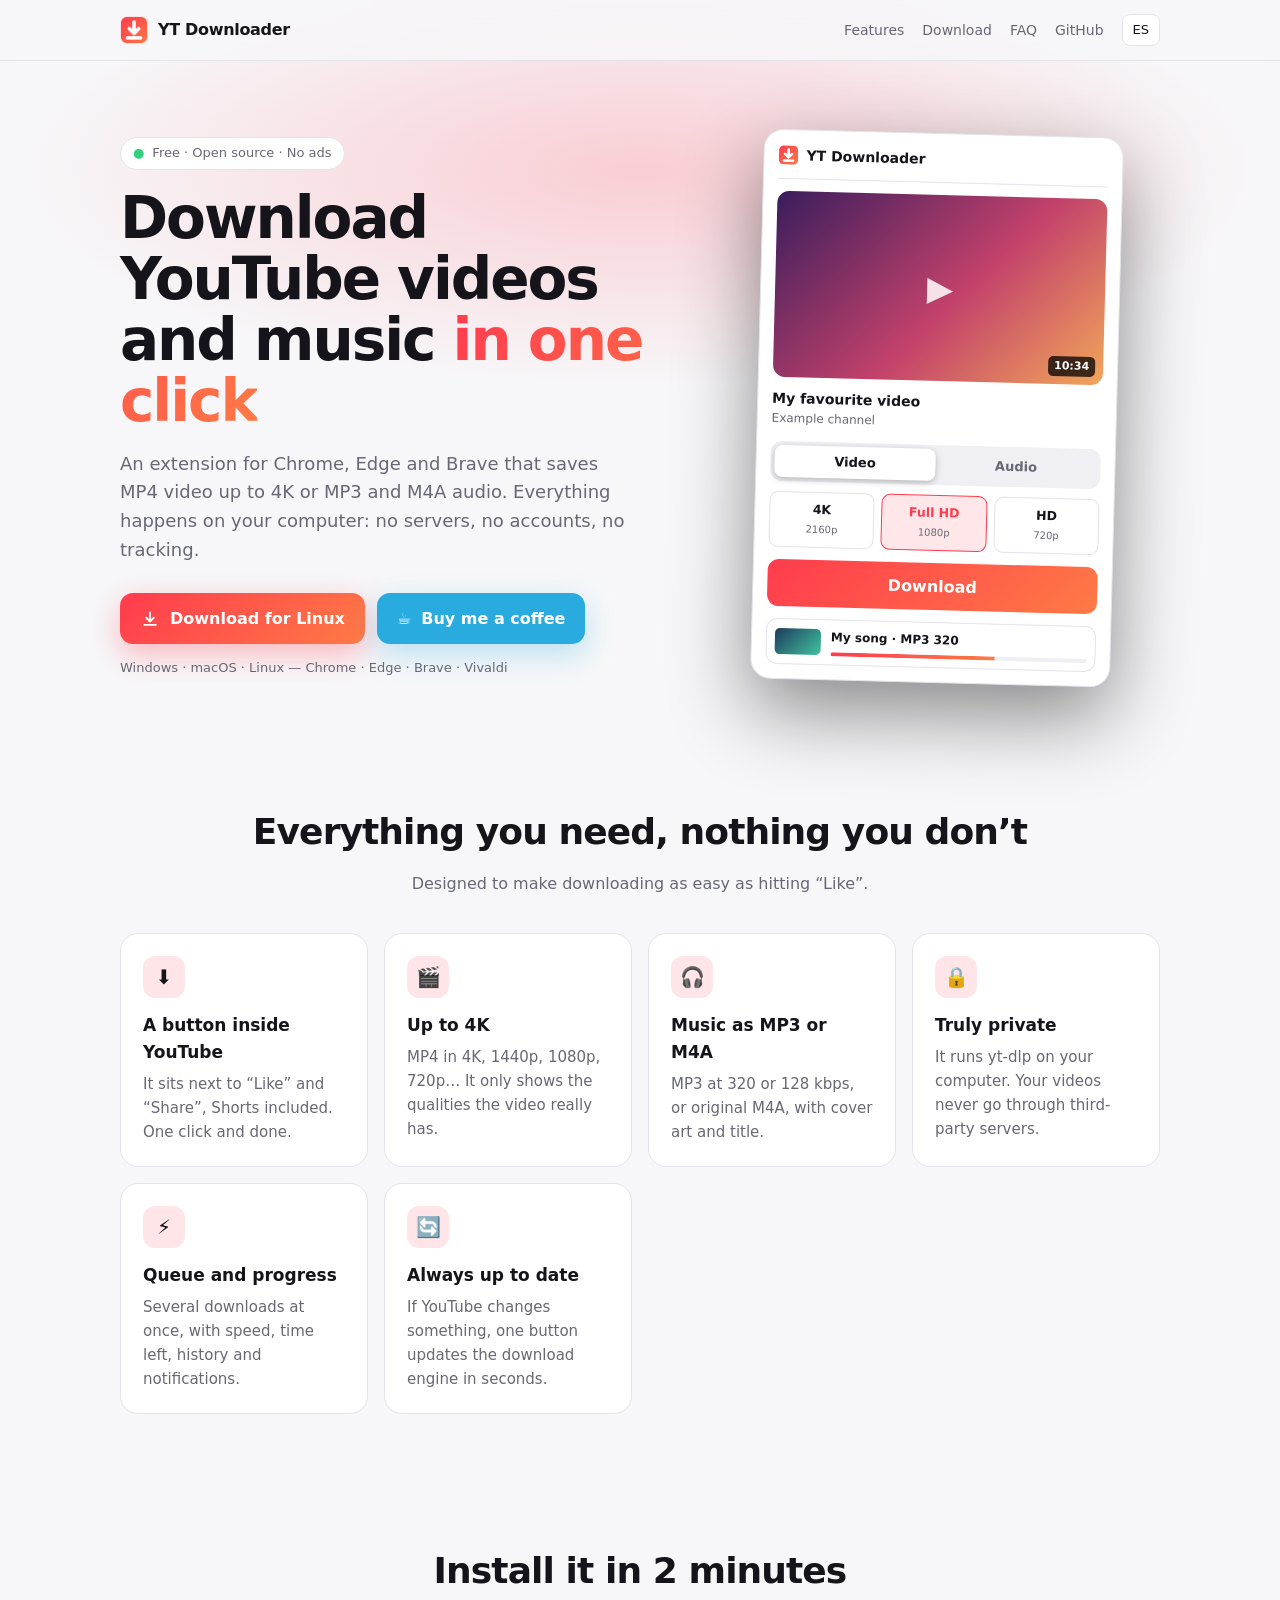
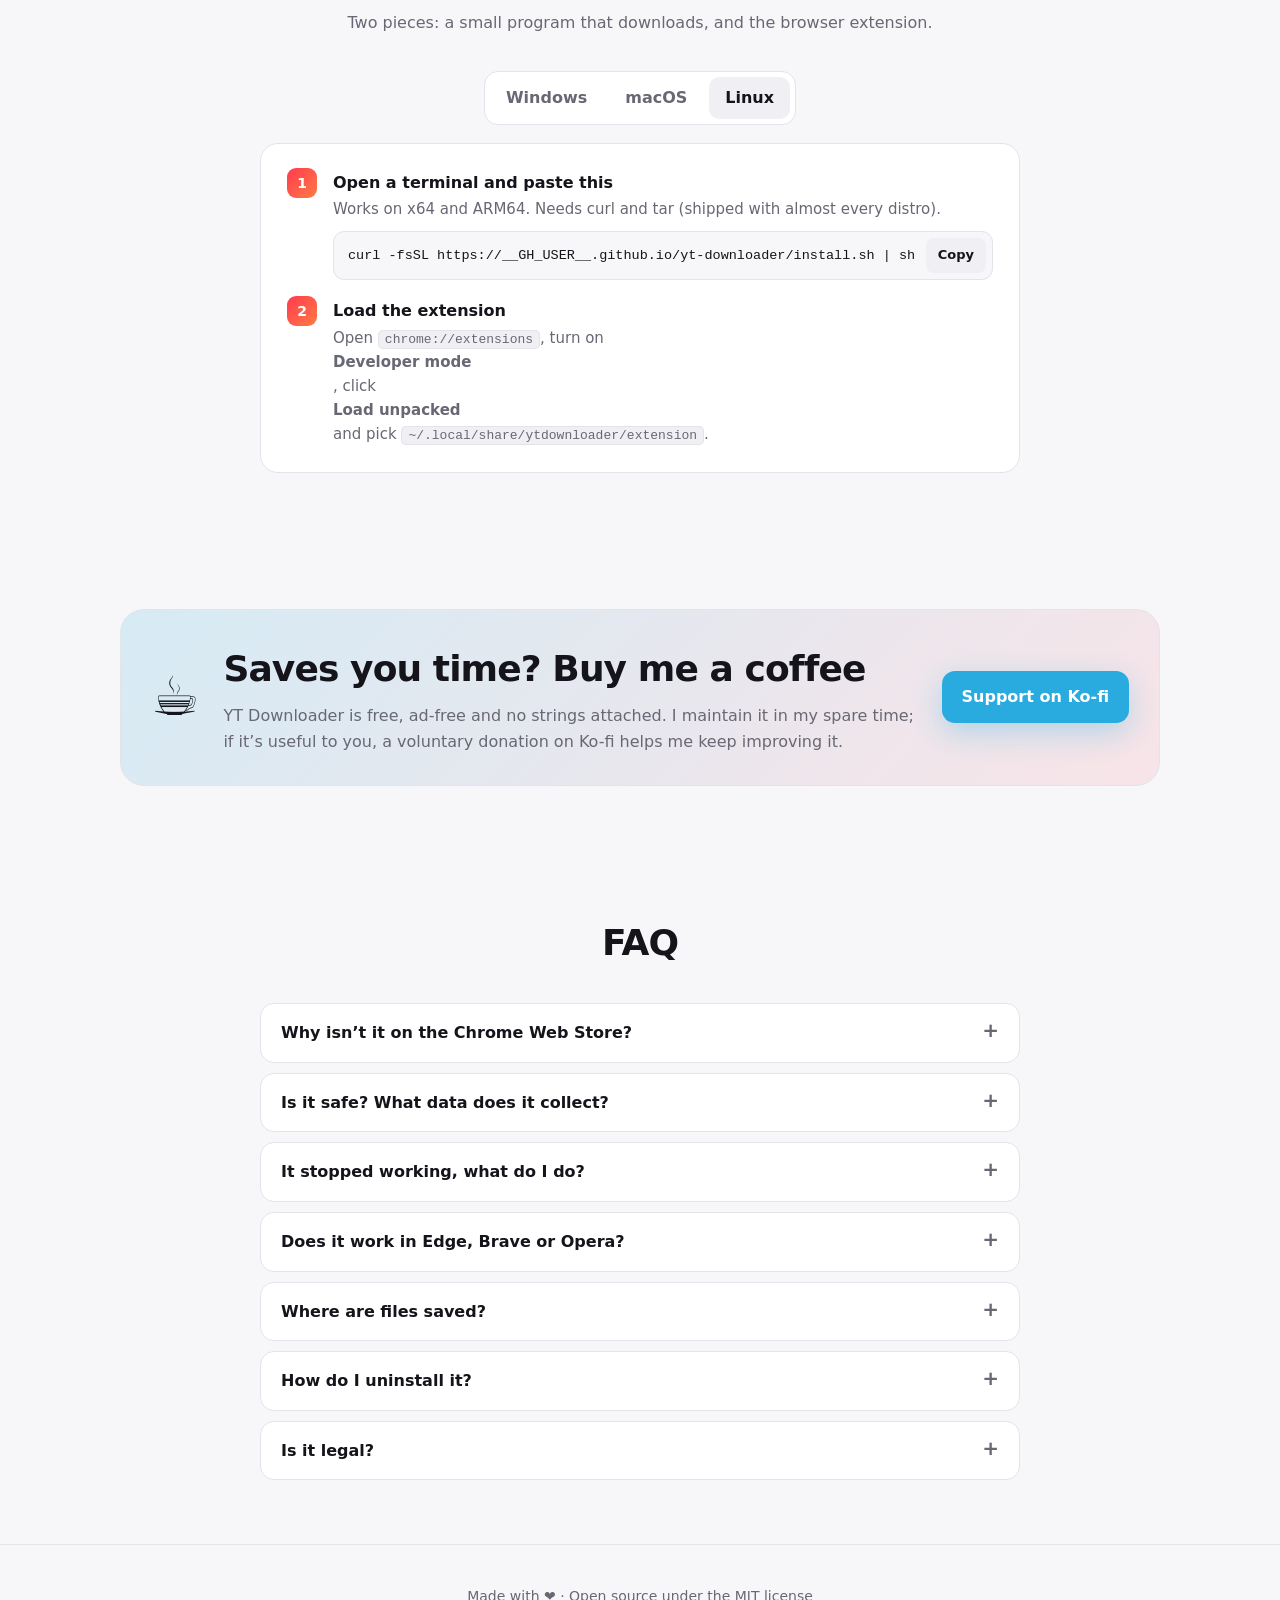
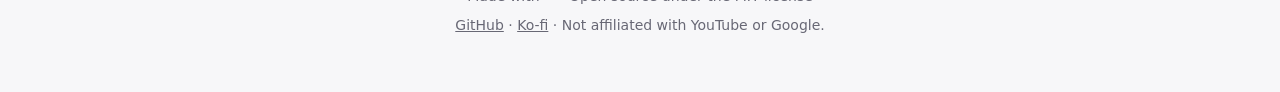
==== docs/index.html @ 20163621 "YT Downloader 1.1.0: cross-platform helper, website and Ko-fi support - Go native-messaging helper f" ====
<!doctype html>
<html lang="es">
<head>
  <meta charset="utf-8">
  <meta name="viewport" content="width=device-width, initial-scale=1">
  <title>YT Downloader</title>
  <meta name="description" content="Extensión gratuita para Chrome, Edge y Brave que descarga vídeo (MP4 hasta 4K) y audio (MP3/M4A) de YouTube. Windows, macOS y Linux.">
  <link rel="icon" href="icon.png">
  <meta property="og:title" content="YT Downloader">
  <meta property="og:description" content="Descarga vídeo y audio de YouTube en un clic. Gratis, sin anuncios, todo en tu ordenador.">
  <meta property="og:image" content="icon.png">
  <style>
    :root {
      --bg: #0d0d10; --surface: #17171c; --surface-2: #212128; --line: #2b2b34;
      --text: #f4f4f7; --muted: #9b9ba8; --accent: #ff3b4e; --accent-2: #ff7a45; --ok: #2fd27e; --kofi: #29abe0;
      --radius: 18px; color-scheme: dark;
    }
    @media (prefers-color-scheme: light) {
      :root:not([data-theme="dark"]) { --bg: #f7f7f9; --surface: #fff; --surface-2: #f0f0f4; --line: #e3e3ea; --text: #14141a; --muted: #686875; color-scheme: light; }
    }
    * { box-sizing: border-box; margin: 0; }
    html { scroll-behavior: smooth; }
    body { background: var(--bg); color: var(--text); font: 16px/1.6 Inter, "Segoe UI Variable Text", "Segoe UI", system-ui, -apple-system, sans-serif; -webkit-font-smoothing: antialiased; overflow-x: hidden; }
    a { color: inherit; }
    .wrap { max-width: 1080px; margin: 0 auto; padding: 0 20px; }
    [hidden] { display: none !important; }

    /* nav */
    nav { position: sticky; top: 0; z-index: 10; backdrop-filter: blur(12px); background: color-mix(in srgb, var(--bg) 80%, transparent); border-bottom: 1px solid var(--line); }
    nav .wrap { display: flex; align-items: center; justify-content: space-between; height: 60px; }
    .brand { display: flex; align-items: center; gap: 10px; font-weight: 800; letter-spacing: -.02em; text-decoration: none; }
    .brand img { width: 28px; height: 28px; }
    .nav-links { display: flex; align-items: center; gap: 18px; font-size: 14px; }
    .nav-links a { color: var(--muted); text-decoration: none; }
    .nav-links a:hover { color: var(--text); }
    .lang { padding: 5px 10px; border-radius: 8px; border: 1px solid var(--line); background: var(--surface); color: var(--text); font: inherit; font-size: 13px; cursor: pointer; }
    @media (max-width: 640px) { .nav-links a:not(.keep) { display: none; } }

    /* hero */
    .hero { position: relative; padding: 72px 0 56px; }
    .hero::before { content: ""; position: absolute; inset: -200px -20% auto; height: 620px; background: radial-gradient(closest-side, rgba(255, 59, 78, .22), transparent 70%); pointer-events: none; z-index: -1; }
    .hero .wrap { display: grid; grid-template-columns: 1.1fr .9fr; gap: 48px; align-items: center; }
    @media (max-width: 900px) { .hero .wrap { grid-template-columns: 1fr; } }
    .eyebrow { display: inline-flex; gap: 8px; align-items: center; padding: 5px 12px; border-radius: 99px; background: var(--surface); border: 1px solid var(--line); color: var(--muted); font-size: 13px; }
    .eyebrow b { color: var(--ok); }
    h1 { margin-top: 18px; font-size: clamp(36px, 6vw, 58px); line-height: 1.05; letter-spacing: -.035em; }
    h1 span { background: linear-gradient(120deg, var(--accent), var(--accent-2)); -webkit-background-clip: text; background-clip: text; color: transparent; }
    .sub { margin-top: 18px; font-size: 18px; color: var(--muted); max-width: 520px; }
    .cta { display: flex; flex-wrap: wrap; gap: 12px; margin-top: 28px; }
    .btn { display: inline-flex; align-items: center; gap: 10px; padding: 13px 20px; border-radius: 13px; border: 0; font: inherit; font-weight: 650; text-decoration: none; cursor: pointer; transition: transform .1s, filter .2s; }
    .btn:active { transform: scale(.98); }
    .btn.primary { color: #fff; background: linear-gradient(135deg, var(--accent), var(--accent-2)); box-shadow: 0 10px 30px rgba(255, 59, 78, .35); }
    .btn.primary:hover, .btn.kofi:hover { filter: brightness(1.08); }
    .btn.ghost { background: var(--surface); border: 1px solid var(--line); }
    .btn.kofi { color: #fff; background: var(--kofi); box-shadow: 0 10px 30px rgba(41, 171, 224, .3); }
    .btn svg { width: 20px; height: 20px; fill: none; stroke: currentColor; stroke-width: 2.2; stroke-linecap: round; stroke-linejoin: round; }
    .platforms { margin-top: 14px; font-size: 13px; color: var(--muted); }

    /* mock popup */
    .mock { justify-self: center; width: min(360px, 100%); padding: 14px; border-radius: 20px; background: var(--surface); border: 1px solid var(--line); box-shadow: 0 30px 80px rgba(0, 0, 0, .45); transform: rotate(1.5deg); }
    .mock-top { display: flex; align-items: center; gap: 8px; font-weight: 700; font-size: 14px; padding-bottom: 12px; border-bottom: 1px solid var(--line); }
    .mock-top img { width: 20px; }
    .mock-thumb { margin-top: 12px; aspect-ratio: 16/9; border-radius: 12px; position: relative; overflow: hidden; background: linear-gradient(135deg, #3a1d5c, #c2416b 55%, #f2a65a); }
    .mock-thumb::after { content: "▶"; position: absolute; inset: 0; display: grid; place-items: center; font-size: 34px; color: rgba(255, 255, 255, .85); }
    .mock-thumb span { position: absolute; right: 8px; bottom: 8px; z-index: 1; padding: 1px 6px; border-radius: 5px; background: rgba(0, 0, 0, .75); color: #fff; font-size: 11px; font-weight: 600; }
    .mock-title { margin-top: 10px; font-weight: 650; font-size: 14px; }
    .mock-ch { font-size: 12px; color: var(--muted); }
    .mock-seg { display: grid; grid-template-columns: 1fr 1fr; margin-top: 12px; padding: 4px; border-radius: 11px; background: var(--surface-2); font-size: 13px; font-weight: 600; text-align: center; }
    .mock-seg div { padding: 6px; border-radius: 8px; color: var(--muted); }
    .mock-seg .on { background: var(--surface); color: var(--text); box-shadow: 0 2px 6px rgba(0, 0, 0, .25); }
    .mock-chips { display: grid; grid-template-columns: repeat(3, 1fr); gap: 7px; margin-top: 10px; font-size: 12px; text-align: center; }
    .mock-chips div { padding: 7px 4px; border-radius: 9px; border: 1.5px solid var(--line); }
    .mock-chips b { display: block; font-size: 12.5px; }
    .mock-chips small { color: var(--muted); font-size: 10px; }
    .mock-chips .on { border-color: var(--accent); background: rgba(255, 59, 78, .12); }
    .mock-chips .on b { color: var(--accent); }
    .mock-btn { margin-top: 12px; padding: 11px; border-radius: 11px; text-align: center; color: #fff; font-weight: 700; background: linear-gradient(135deg, var(--accent), var(--accent-2)); }
    .mock-job { display: flex; gap: 10px; align-items: center; margin-top: 12px; padding: 8px; border-radius: 11px; border: 1px solid var(--line); font-size: 12px; }
    .mock-job i { flex: none; width: 46px; height: 26px; border-radius: 5px; background: linear-gradient(135deg, #1d3b5c, #41c2a0); }
    .mock-job div { flex: 1; }
    .mock-bar { height: 4px; margin-top: 5px; border-radius: 4px; background: var(--surface-2); overflow: hidden; }
    .mock-bar::after { content: ""; display: block; width: 64%; height: 100%; background: linear-gradient(90deg, var(--accent), var(--accent-2)); animation: grow 3s ease-in-out infinite alternate; }
    @keyframes grow { from { width: 18%; } to { width: 92%; } }

    /* sections */
    section.block { padding: 64px 0; }
    h2 { font-size: clamp(26px, 4vw, 36px); letter-spacing: -.025em; text-align: center; }
    .lead { margin: 10px auto 0; max-width: 620px; text-align: center; color: var(--muted); }
    .grid { display: grid; grid-template-columns: repeat(auto-fit, minmax(230px, 1fr)); gap: 16px; margin-top: 36px; }
    .card { padding: 22px; border-radius: var(--radius); background: var(--surface); border: 1px solid var(--line); }
    .card .ic { width: 42px; height: 42px; display: grid; place-items: center; border-radius: 12px; background: rgba(255, 59, 78, .13); font-size: 20px; }
    .card h3 { margin-top: 14px; font-size: 17px; }
    .card p { margin-top: 6px; color: var(--muted); font-size: 15px; }

    /* download */
    .dl { max-width: 760px; margin: 36px auto 0; }
    .tabs { display: flex; gap: 6px; padding: 5px; border-radius: 14px; background: var(--surface); border: 1px solid var(--line); width: fit-content; margin: 0 auto; }
    .tabs button { padding: 8px 16px; border: 0; border-radius: 10px; background: none; color: var(--muted); font: inherit; font-weight: 600; cursor: pointer; }
    .tabs button.on { background: var(--surface-2); color: var(--text); }
    .panel { margin-top: 18px; padding: 26px; border-radius: var(--radius); background: var(--surface); border: 1px solid var(--line); }
    .steps { list-style: none; padding: 0; counter-reset: s; display: grid; gap: 18px; }
    .steps li { position: relative; padding-left: 46px; }
    .steps li::before { counter-increment: s; content: counter(s); position: absolute; left: 0; top: -2px; width: 30px; height: 30px; display: grid; place-items: center; border-radius: 9px; background: linear-gradient(135deg, var(--accent), var(--accent-2)); color: #fff; font-weight: 800; font-size: 14px; }
    .steps b { display: block; }
    .steps p { color: var(--muted); font-size: 15px; margin-top: 2px; }
    .cmd { display: flex; align-items: center; gap: 8px; margin-top: 10px; padding: 6px 6px 6px 14px; border-radius: 11px; background: var(--bg); border: 1px solid var(--line); }
    .cmd code { flex: 1; overflow-x: auto; white-space: nowrap; font: 13.5px/1.5 ui-monospace, Consolas, monospace; }
    .cmd button { flex: none; padding: 7px 12px; border: 0; border-radius: 8px; background: var(--surface-2); color: var(--text); font: inherit; font-size: 13px; font-weight: 600; cursor: pointer; }
    .note { margin-top: 10px; padding: 10px 14px; border-radius: 11px; background: rgba(255, 180, 60, .1); border: 1px solid rgba(255, 180, 60, .3); font-size: 14px; }
    kbd { padding: 1px 6px; border-radius: 5px; border: 1px solid var(--line); background: var(--surface-2); font: 13px ui-monospace, Consolas, monospace; }

    /* kofi */
    .support { display: grid; grid-template-columns: auto 1fr auto; gap: 24px; align-items: center; margin-top: 8px; padding: 30px; border-radius: 24px; background: linear-gradient(135deg, rgba(41, 171, 224, .16), rgba(255, 59, 78, .1)); border: 1px solid var(--line); }
    .support .cup { font-size: 54px; }
    .support h2 { text-align: left; }
    .support p { color: var(--muted); margin-top: 6px; }
    @media (max-width: 700px) { .support { grid-template-columns: 1fr; text-align: center; } .support h2 { text-align: center; } }

    /* faq */
    .faq { max-width: 760px; margin: 32px auto 0; display: grid; gap: 10px; }
    details { padding: 16px 20px; border-radius: 14px; background: var(--surface); border: 1px solid var(--line); }
    summary { font-weight: 650; cursor: pointer; list-style: none; display: flex; justify-content: space-between; gap: 12px; }
    summary::after { content: "+"; color: var(--muted); font-size: 20px; line-height: 1; }
    details[open] summary::after { content: "–"; }
    details p { margin-top: 10px; color: var(--muted); }

    footer { padding: 40px 0 56px; border-top: 1px solid var(--line); color: var(--muted); font-size: 14px; text-align: center; }
    footer p + p { margin-top: 6px; }
  </style>
</head>
<body>
  <nav>
    <div class="wrap">
      <a class="brand" href="#"><img src="icon.png" alt="">YT Downloader</a>
      <div class="nav-links">
        <a href="#funciones" data-i18n="nav.features">Funciones</a>
        <a href="#descargar" data-i18n="nav.download">Descargar</a>
        <a href="#faq">FAQ</a>
        <a class="keep" href="https://github.com/__GH_USER__/yt-downloader" target="_blank">GitHub</a>
        <button class="lang" id="lang">EN</button>
      </div>
    </div>
  </nav>

  <header class="hero">
    <div class="wrap">
      <div>
        <span class="eyebrow"><b>●</b> <span data-i18n="hero.badge">Gratis · Código abierto · Sin anuncios</span></span>
        <h1 data-i18n-html="hero.title">Descarga vídeos y música de YouTube <span>en un clic</span></h1>
        <p class="sub" data-i18n="hero.sub">Una extensión para Chrome, Edge y Brave que guarda vídeo en MP4 hasta 4K o audio en MP3 y M4A. Todo ocurre en tu ordenador: sin servidores, sin cuentas y sin rastreo.</p>
        <div class="cta">
          <a class="btn primary" id="hero-dl" href="#descargar">
            <svg viewBox="0 0 24 24"><path d="M12 4v11m0 0-4.5-4.5M12 15l4.5-4.5M5 19h14"/></svg>
            <span id="hero-dl-label" data-i18n="hero.cta">Descargar gratis</span>
          </a>
          <a class="btn kofi" href="https://ko-fi.com/__KOFI_USER__" target="_blank">☕ <span data-i18n="hero.kofi">Invítame a un café</span></a>
        </div>
        <p class="platforms">Windows · macOS · Linux — Chrome · Edge · Brave · Vivaldi</p>
      </div>

      <div class="mock" aria-hidden="true">
        <div class="mock-top"><img src="icon.png" alt="">YT Downloader</div>
        <div class="mock-thumb"><span>10:34</span></div>
        <div class="mock-title" data-i18n="mock.title">Mi vídeo favorito</div>
        <div class="mock-ch" data-i18n="mock.ch">Canal de ejemplo</div>
        <div class="mock-seg"><div class="on" data-i18n="mock.video">Vídeo</div><div>Audio</div></div>
        <div class="mock-chips">
          <div><b>4K</b><small>2160p</small></div>
          <div class="on"><b>Full HD</b><small>1080p</small></div>
          <div><b>HD</b><small>720p</small></div>
        </div>
        <div class="mock-btn" data-i18n="mock.btn">Descargar</div>
        <div class="mock-job"><i></i><div><b data-i18n="mock.job">Mi canción · MP3 320</b><div class="mock-bar"></div></div></div>
      </div>
    </div>
  </header>

  <section class="block" id="funciones">
    <div class="wrap">
      <h2 data-i18n="feat.title">Todo lo que necesitas, nada que sobre</h2>
      <p class="lead" data-i18n="feat.lead">Pensada para que descargar sea tan fácil como darle a «Me gusta».</p>
      <div class="grid">
        <div class="card"><div class="ic">⬇️</div><h3 data-i18n="f1.t">Botón dentro de YouTube</h3><p data-i18n="f1.p">Aparece junto a «Me gusta» y «Compartir», también en los Shorts. Un clic y listo.</p></div>
        <div class="card"><div class="ic">🎬</div><h3 data-i18n="f2.t">Hasta 4K</h3><p data-i18n="f2.p">MP4 en 4K, 1440p, 1080p, 720p… Solo te muestra las calidades que el vídeo tiene de verdad.</p></div>
        <div class="card"><div class="ic">🎧</div><h3 data-i18n="f3.t">Música en MP3 o M4A</h3><p data-i18n="f3.p">MP3 a 320 o 128 kbps, o M4A original, con carátula y título incluidos.</p></div>
        <div class="card"><div class="ic">🔒</div><h3 data-i18n="f4.t">Privada de verdad</h3><p data-i18n="f4.p">Usa yt-dlp en tu ordenador. Tus vídeos nunca pasan por servidores de terceros.</p></div>
        <div class="card"><div class="ic">⚡</div><h3 data-i18n="f5.t">Cola y progreso</h3><p data-i18n="f5.p">Varias descargas a la vez, con velocidad, tiempo restante, historial y notificaciones.</p></div>
        <div class="card"><div class="ic">🔄</div><h3 data-i18n="f6.t">Siempre al día</h3><p data-i18n="f6.p">Si YouTube cambia algo, un botón actualiza el motor de descarga en segundos.</p></div>
      </div>
    </div>
  </section>

  <section class="block" id="descargar">
    <div class="wrap">
      <h2 data-i18n="dl.title">Instálala en 2 minutos</h2>
      <p class="lead" data-i18n="dl.lead">Dos piezas: un pequeño programa que descarga y la extensión del navegador.</p>
      <div class="dl">
        <div class="tabs" role="tablist">
          <button data-os="win">Windows</button>
          <button data-os="mac">macOS</button>
          <button data-os="linux">Linux</button>
        </div>

        <div class="panel" data-panel="win">
          <ol class="steps">
            <li>
              <b data-i18n="w1.t">Descarga y descomprime</b>
              <p data-i18n="w1.p">Descomprime el ZIP en cualquier carpeta (por ejemplo, Descargas).</p>
              <a class="btn primary" style="margin-top:12px" href="https://github.com/__GH_USER__/yt-downloader/releases/latest/download/YTDownloader-windows-x64.zip">
                <svg viewBox="0 0 24 24"><path d="M12 4v11m0 0-4.5-4.5M12 15l4.5-4.5M5 19h14"/></svg>
                <span data-i18n="w1.btn">Descargar para Windows</span>
              </a>
            </li>
            <li>
              <b data-i18n="w2.t">Abre YTDownloader.exe</b>
              <p data-i18n="w2.p">Descarga los componentes (yt-dlp, ffmpeg) y lo prepara todo. Tarda un minuto.</p>
              <div class="note" data-i18n-html="w2.note">Si aparece «Windows protegió tu PC», pulsa <b>Más información → Ejecutar de todos modos</b>. Sale porque el programa es nuevo y no está firmado; el código es público en GitHub.</div>
            </li>
            <li>
              <b data-i18n="s3.t">Carga la extensión</b>
              <p data-i18n-html="s3.p">Abre <kbd>chrome://extensions</kbd>, activa <b>Modo de desarrollador</b>, pulsa <b>Cargar descomprimida</b> y elige la carpeta que el instalador te abre.</p>
            </li>
          </ol>
        </div>

        <div class="panel" data-panel="mac" hidden>
          <ol class="steps">
            <li>
              <b data-i18n="m1.t">Abre la Terminal y pega esto</b>
              <p data-i18n="m1.p">Descarga el programa para tu Mac (Apple Silicon o Intel) y lo instala.</p>
              <div class="cmd"><code>curl -fsSL https://__GH_USER__.github.io/yt-downloader/install.sh | sh</code><button class="copy" data-i18n="copy">Copiar</button></div>
            </li>
            <li>
              <b data-i18n="s3.t">Carga la extensión</b>
              <p data-i18n-html="m3.p">Abre <kbd>chrome://extensions</kbd>, activa <b>Modo de desarrollador</b>, pulsa <b>Cargar descomprimida</b> y elige <kbd>~/Library/Application Support/YTDownloader/extension</kbd> (pulsa <kbd>⌘⇧G</kbd> para pegar la ruta).</p>
            </li>
          </ol>
        </div>

        <div class="panel" data-panel="linux" hidden>
          <ol class="steps">
            <li>
              <b data-i18n="l1.t">Abre un terminal y pega esto</b>
              <p data-i18n="l1.p">Funciona en x64 y ARM64. Necesita curl y tar (vienen en casi todas las distribuciones).</p>
              <div class="cmd"><code>curl -fsSL https://__GH_USER__.github.io/yt-downloader/install.sh | sh</code><button class="copy" data-i18n="copy">Copiar</button></div>
            </li>
            <li>
              <b data-i18n="s3.t">Carga la extensión</b>
              <p data-i18n-html="l3.p">Abre <kbd>chrome://extensions</kbd>, activa <b>Modo de desarrollador</b>, pulsa <b>Cargar descomprimida</b> y elige <kbd>~/.local/share/ytdownloader/extension</kbd>.</p>
            </li>
          </ol>
        </div>
      </div>
    </div>
  </section>

  <section class="block">
    <div class="wrap">
      <div class="support">
        <div class="cup">☕</div>
        <div>
          <h2 data-i18n="k.t">¿Te ahorra tiempo? Invítame a un café</h2>
          <p data-i18n="k.p">YT Downloader es gratis, sin anuncios y sin letra pequeña. Lo mantengo en mis ratos libres; si te resulta útil, una donación voluntaria en Ko-fi me ayuda a seguir mejorándolo.</p>
        </div>
        <a class="btn kofi" href="https://ko-fi.com/__KOFI_USER__" target="_blank" data-i18n="k.btn">Apoyar en Ko-fi</a>
      </div>
    </div>
  </section>

  <section class="block" id="faq">
    <div class="wrap">
      <h2 data-i18n="faq.title">Preguntas frecuentes</h2>
      <div class="faq">
        <details><summary data-i18n="q1">¿Por qué no está en la Chrome Web Store?</summary><p data-i18n="a1">Google no permite extensiones que descarguen de YouTube en su tienda. Por eso se instala manualmente; es igual de segura y el código es público.</p></details>
        <details><summary data-i18n="q2">¿Es seguro? ¿Qué datos recoge?</summary><p data-i18n="a2">No recoge nada. No hay servidores, cuentas ni analíticas: la extensión habla solo con el programa local, que usa yt-dlp y ffmpeg, dos herramientas libres muy conocidas. Puedes revisar todo el código en GitHub.</p></details>
        <details><summary data-i18n="q3">Ha dejado de funcionar, ¿qué hago?</summary><p data-i18n="a3">YouTube cambia a menudo. Abre la extensión → Ajustes → «Actualizar yt-dlp». Si sigue fallando, vuelve a ejecutar el instalador o abre una incidencia en GitHub.</p></details>
        <details><summary data-i18n="q4">¿Funciona en Edge, Brave u Opera?</summary><p data-i18n="a4">Sí en Chrome, Edge, Brave, Vivaldi y Chromium. Firefox y Safari no están soportados por ahora.</p></details>
        <details><summary data-i18n="q5">¿Dónde se guardan los archivos?</summary><p data-i18n="a5">En Descargas/YouTube. Puedes cambiar la carpeta en los ajustes de la extensión.</p></details>
        <details><summary data-i18n="q6">¿Cómo la desinstalo?</summary><p data-i18n-html="a6">Quita la extensión en <kbd>chrome://extensions</kbd> y ejecuta <kbd>YTDownloader.exe uninstall</kbd> (Windows) o <kbd>~/.local/share/ytdownloader/ytdownloader uninstall</kbd> (Linux) / <kbd>"~/Library/Application Support/YTDownloader/ytdownloader" uninstall</kbd> (macOS).</p></details>
        <details><summary data-i18n="q7">¿Es legal?</summary><p data-i18n="a7">La herramienta es legal; lo que importa es el uso. Descarga solo contenido propio, con licencia libre (Creative Commons) o con permiso del autor, y respeta las condiciones de YouTube.</p></details>
      </div>
    </div>
  </section>

  <footer>
    <div class="wrap">
      <p data-i18n="foot.1">Hecho con ❤️ · Código abierto bajo licencia MIT</p>
      <p><a href="https://github.com/__GH_USER__/yt-downloader" target="_blank">GitHub</a> · <a href="https://ko-fi.com/__KOFI_USER__" target="_blank">Ko-fi</a> · <span data-i18n="foot.2">No afiliado a YouTube ni a Google.</span></p>
    </div>
  </footer>

  <script>
    const EN = {
      'nav.features': 'Features', 'nav.download': 'Download',
      'hero.badge': 'Free · Open source · No ads',
      'hero.title': 'Download YouTube videos and music <span>in one click</span>',
      'hero.sub': 'An extension for Chrome, Edge and Brave that saves MP4 video up to 4K or MP3 and M4A audio. Everything happens on your computer: no servers, no accounts, no tracking.',
      'hero.cta': 'Download for free', 'hero.kofi': 'Buy me a coffee',
      'mock.title': 'My favourite video', 'mock.ch': 'Example channel', 'mock.video': 'Video', 'mock.btn': 'Download', 'mock.job': 'My song · MP3 320',
      'feat.title': 'Everything you need, nothing you don’t', 'feat.lead': 'Designed to make downloading as easy as hitting “Like”.',
      'f1.t': 'A button inside YouTube', 'f1.p': 'It sits next to “Like” and “Share”, Shorts included. One click and done.',
      'f2.t': 'Up to 4K', 'f2.p': 'MP4 in 4K, 1440p, 1080p, 720p… It only shows the qualities the video really has.',
      'f3.t': 'Music as MP3 or M4A', 'f3.p': 'MP3 at 320 or 128 kbps, or original M4A, with cover art and title.',
      'f4.t': 'Truly private', 'f4.p': 'It runs yt-dlp on your computer. Your videos never go through third-party servers.',
      'f5.t': 'Queue and progress', 'f5.p': 'Several downloads at once, with speed, time left, history and notifications.',
      'f6.t': 'Always up to date', 'f6.p': 'If YouTube changes something, one button updates the download engine in seconds.',
      'dl.title': 'Install it in 2 minutes', 'dl.lead': 'Two pieces: a small program that downloads, and the browser extension.',
      'w1.t': 'Download and unzip', 'w1.p': 'Unzip it into any folder (for example, Downloads).', 'w1.btn': 'Download for Windows',
      'w2.t': 'Open YTDownloader.exe', 'w2.p': 'It fetches the components (yt-dlp, ffmpeg) and sets everything up. It takes a minute.',
      'w2.note': 'If you see “Windows protected your PC”, click <b>More info → Run anyway</b>. It shows up because the program is new and unsigned; the code is public on GitHub.',
      's3.t': 'Load the extension',
      's3.p': 'Open <kbd>chrome://extensions</kbd>, turn on <b>Developer mode</b>, click <b>Load unpacked</b> and pick the folder the installer opens.',
      'm1.t': 'Open Terminal and paste this', 'm1.p': 'It downloads the program for your Mac (Apple Silicon or Intel) and installs it.',
      'm3.p': 'Open <kbd>chrome://extensions</kbd>, turn on <b>Developer mode</b>, click <b>Load unpacked</b> and pick <kbd>~/Library/Application Support/YTDownloader/extension</kbd> (press <kbd>⌘⇧G</kbd> to paste the path).',
      'l1.t': 'Open a terminal and paste this', 'l1.p': 'Works on x64 and ARM64. Needs curl and tar (shipped with almost every distro).',
      'l3.p': 'Open <kbd>chrome://extensions</kbd>, turn on <b>Developer mode</b>, click <b>Load unpacked</b> and pick <kbd>~/.local/share/ytdownloader/extension</kbd>.',
      'copy': 'Copy',
      'k.t': 'Saves you time? Buy me a coffee', 'k.p': 'YT Downloader is free, ad-free and no strings attached. I maintain it in my spare time; if it’s useful to you, a voluntary donation on Ko-fi helps me keep improving it.', 'k.btn': 'Support on Ko-fi',
      'faq.title': 'FAQ',
      'q1': 'Why isn’t it on the Chrome Web Store?', 'a1': 'Google doesn’t allow extensions that download from YouTube in its store. That’s why it’s installed manually; it’s just as safe and the code is public.',
      'q2': 'Is it safe? What data does it collect?', 'a2': 'None. There are no servers, accounts or analytics: the extension only talks to the local program, which uses yt-dlp and ffmpeg, two well-known free tools. You can review all the code on GitHub.',
      'q3': 'It stopped working, what do I do?', 'a3': 'YouTube changes often. Open the extension → Settings → “Update yt-dlp”. If it still fails, run the installer again or open an issue on GitHub.',
      'q4': 'Does it work in Edge, Brave or Opera?', 'a4': 'Yes in Chrome, Edge, Brave, Vivaldi and Chromium. Firefox and Safari aren’t supported for now.',
      'q5': 'Where are files saved?', 'a5': 'In Downloads/YouTube. You can change the folder in the extension settings.',
      'q6': 'How do I uninstall it?', 'a6': 'Remove the extension in <kbd>chrome://extensions</kbd> and run <kbd>YTDownloader.exe uninstall</kbd> (Windows) or <kbd>~/.local/share/ytdownloader/ytdownloader uninstall</kbd> (Linux) / <kbd>"~/Library/Application Support/YTDownloader/ytdownloader" uninstall</kbd> (macOS).',
      'q7': 'Is it legal?', 'a7': 'The tool is legal; what matters is how you use it. Only download your own content, freely licensed (Creative Commons) content, or content you have permission for, and respect YouTube’s terms.',
      'foot.1': 'Made with ❤️ · Open source under the MIT license', 'foot.2': 'Not affiliated with YouTube or Google.',
    };

    // ---- language ----
    const ES = {};
    document.querySelectorAll('[data-i18n]').forEach((el) => (ES[el.dataset.i18n] = el.textContent));
    document.querySelectorAll('[data-i18n-html]').forEach((el) => (ES[el.dataset.i18nHtml] = el.innerHTML));
    function setLang(lang) {
      const dict = lang === 'en' ? EN : ES;
      document.documentElement.lang = lang;
      document.querySelectorAll('[data-i18n]').forEach((el) => (el.textContent = dict[el.dataset.i18n] ?? ES[el.dataset.i18n]));
      document.querySelectorAll('[data-i18n-html]').forEach((el) => (el.innerHTML = dict[el.dataset.i18nHtml] ?? ES[el.dataset.i18nHtml]));
      document.getElementById('lang').textContent = lang === 'en' ? 'ES' : 'EN';
      try { localStorage.setItem('lang', lang); } catch {}
      updateHeroLabel();
    }
    document.getElementById('lang').onclick = () => setLang(document.documentElement.lang === 'en' ? 'es' : 'en');

    // ---- OS detection / tabs ----
    const ua = (navigator.userAgentData?.platform || navigator.platform || navigator.userAgent).toLowerCase();
    const detected = ua.includes('win') ? 'win' : ua.includes('mac') ? 'mac' : ua.includes('linux') || ua.includes('x11') ? 'linux' : 'win';
    function showOS(os) {
      document.querySelectorAll('.tabs button').forEach((b) => b.classList.toggle('on', b.dataset.os === os));
      document.querySelectorAll('[data-panel]').forEach((p) => (p.hidden = p.dataset.panel !== os));
    }
    document.querySelectorAll('.tabs button').forEach((b) => (b.onclick = () => showOS(b.dataset.os)));
    showOS(detected);

    function updateHeroLabel() {
      const en = document.documentElement.lang === 'en';
      const name = { win: 'Windows', mac: 'macOS', linux: 'Linux' }[detected];
      document.getElementById('hero-dl-label').textContent = (en ? 'Download for ' : 'Descargar para ') + name;
    }

    document.querySelectorAll('.copy').forEach((b) => (b.onclick = () => {
      navigator.clipboard.writeText(b.previousElementSibling.textContent).then(() => {
        const t = b.textContent;
        b.textContent = '✓';
        setTimeout(() => (b.textContent = t), 1500);
      });
    }));

    let saved = null;
    try { saved = localStorage.getItem('lang'); } catch {}
    setLang(saved || ((navigator.language || 'es').startsWith('es') ? 'es' : 'en'));
  </script>
</body>
</html>
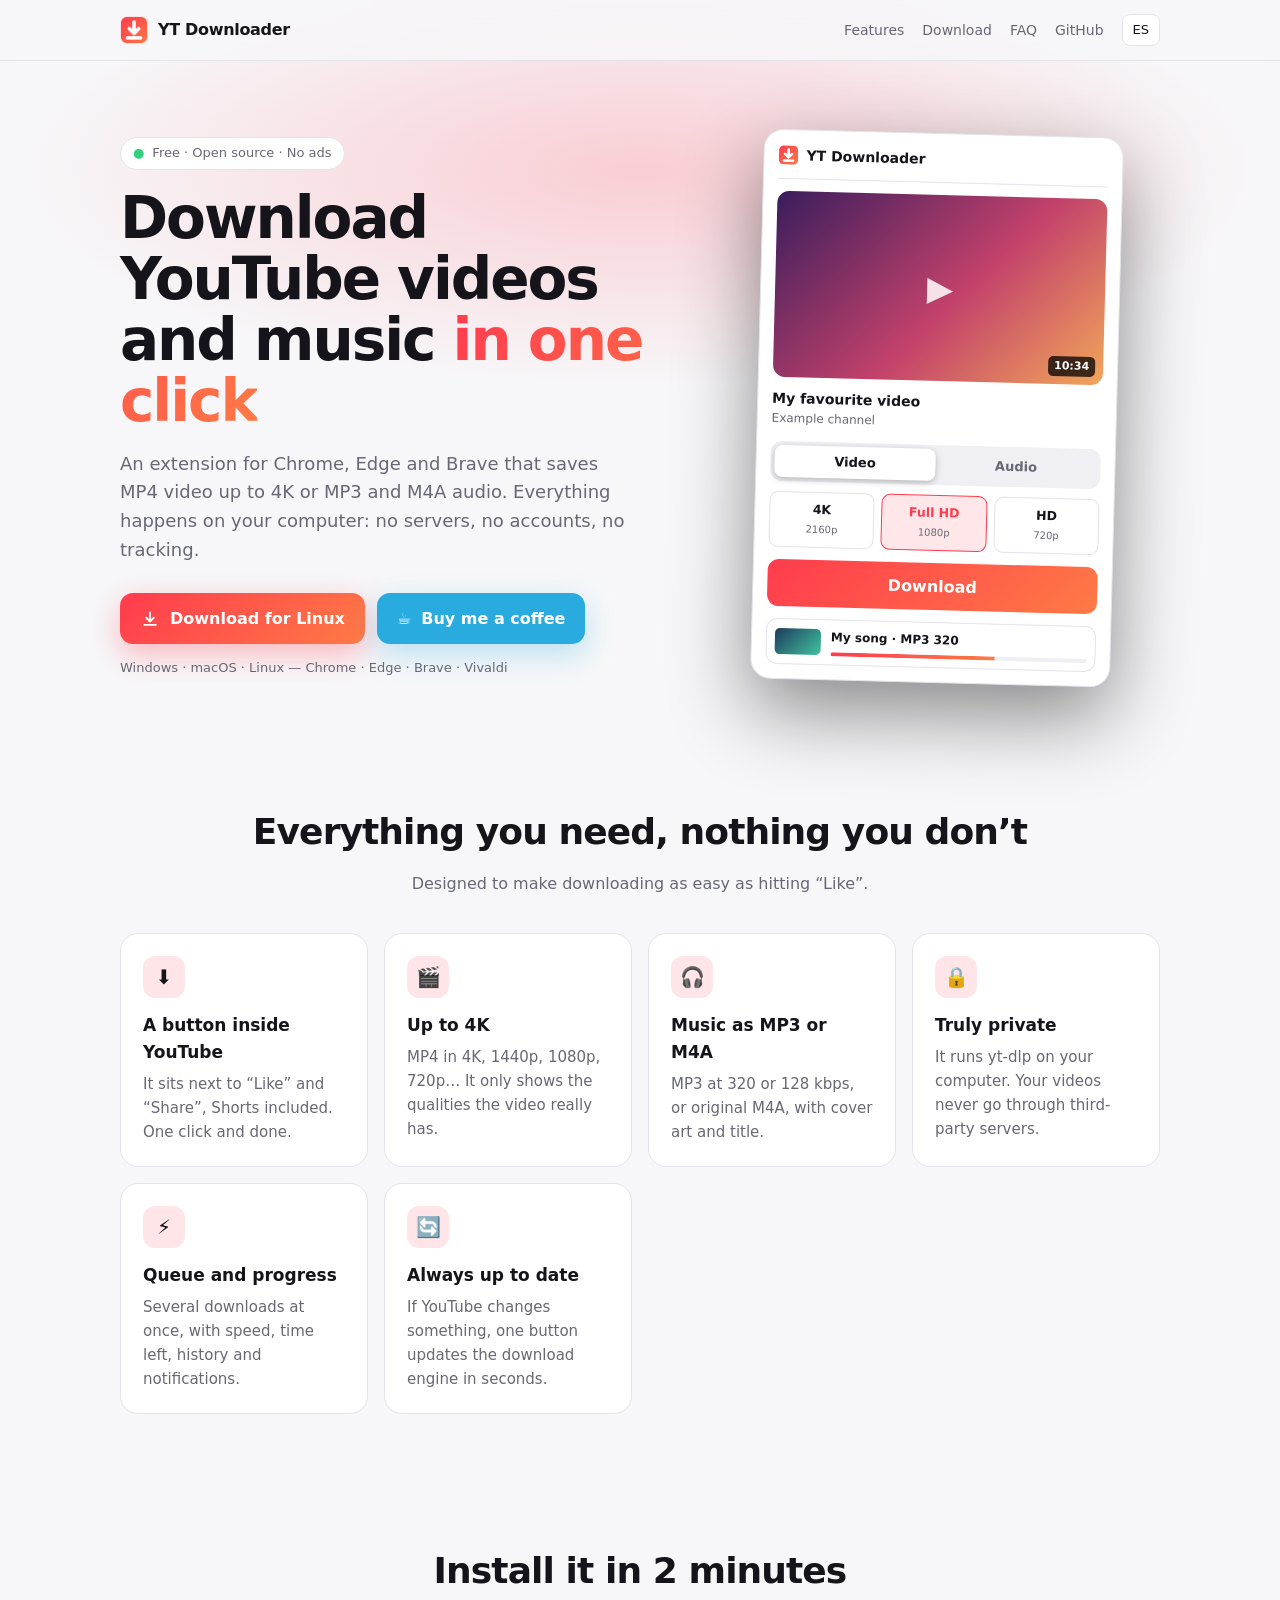
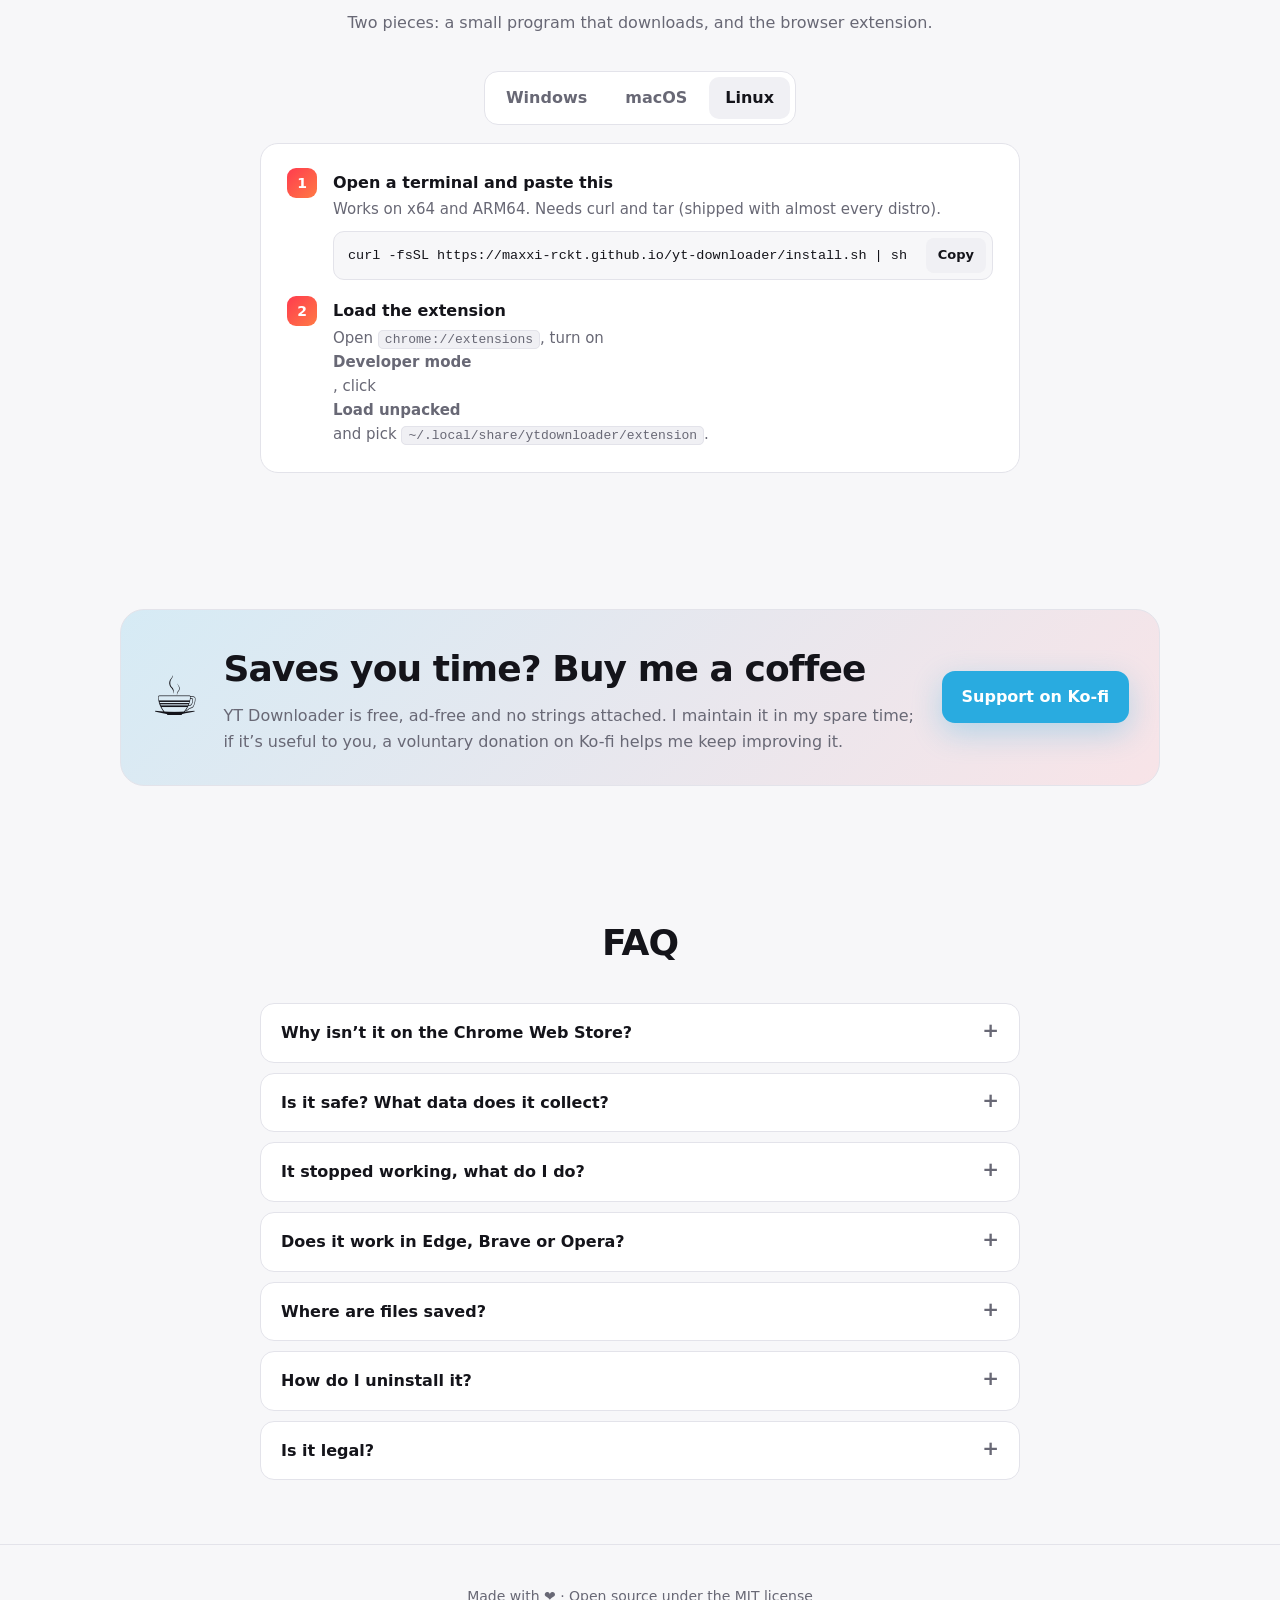
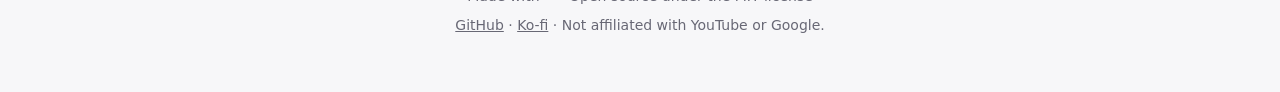
==== commit 2d217489: "Fill in GitHub (maxxi-rckt) and Ko-fi (maxxirckt) links Co-Authored-By: Claude Opus 5.5 <noreply@ant" ====
--- a/docs/index.html
+++ b/docs/index.html
@@ -136,7 +136,7 @@
         <a href="#funciones" data-i18n="nav.features">Funciones</a>
         <a href="#descargar" data-i18n="nav.download">Descargar</a>
         <a href="#faq">FAQ</a>
-        <a class="keep" href="https://github.com/__GH_USER__/yt-downloader" target="_blank">GitHub</a>
+        <a class="keep" href="https://github.com/maxxi-rckt/yt-downloader" target="_blank">GitHub</a>
         <button class="lang" id="lang">EN</button>
       </div>
     </div>
@@ -153,7 +153,7 @@
             <svg viewBox="0 0 24 24"><path d="M12 4v11m0 0-4.5-4.5M12 15l4.5-4.5M5 19h14"/></svg>
             <span id="hero-dl-label" data-i18n="hero.cta">Descargar gratis</span>
           </a>
-          <a class="btn kofi" href="https://ko-fi.com/__KOFI_USER__" target="_blank">☕ <span data-i18n="hero.kofi">Invítame a un café</span></a>
+          <a class="btn kofi" href="https://ko-fi.com/maxxirckt" target="_blank">☕ <span data-i18n="hero.kofi">Invítame a un café</span></a>
         </div>
         <p class="platforms">Windows · macOS · Linux — Chrome · Edge · Brave · Vivaldi</p>
       </div>
@@ -206,7 +206,7 @@
             <li>
               <b data-i18n="w1.t">Descarga y descomprime</b>
               <p data-i18n="w1.p">Descomprime el ZIP en cualquier carpeta (por ejemplo, Descargas).</p>
-              <a class="btn primary" style="margin-top:12px" href="https://github.com/__GH_USER__/yt-downloader/releases/latest/download/YTDownloader-windows-x64.zip">
+              <a class="btn primary" style="margin-top:12px" href="https://github.com/maxxi-rckt/yt-downloader/releases/latest/download/YTDownloader-windows-x64.zip">
                 <svg viewBox="0 0 24 24"><path d="M12 4v11m0 0-4.5-4.5M12 15l4.5-4.5M5 19h14"/></svg>
                 <span data-i18n="w1.btn">Descargar para Windows</span>
               </a>
@@ -228,7 +228,7 @@
             <li>
               <b data-i18n="m1.t">Abre la Terminal y pega esto</b>
               <p data-i18n="m1.p">Descarga el programa para tu Mac (Apple Silicon o Intel) y lo instala.</p>
-              <div class="cmd"><code>curl -fsSL https://__GH_USER__.github.io/yt-downloader/install.sh | sh</code><button class="copy" data-i18n="copy">Copiar</button></div>
+              <div class="cmd"><code>curl -fsSL https://maxxi-rckt.github.io/yt-downloader/install.sh | sh</code><button class="copy" data-i18n="copy">Copiar</button></div>
             </li>
             <li>
               <b data-i18n="s3.t">Carga la extensión</b>
@@ -242,7 +242,7 @@
             <li>
               <b data-i18n="l1.t">Abre un terminal y pega esto</b>
               <p data-i18n="l1.p">Funciona en x64 y ARM64. Necesita curl y tar (vienen en casi todas las distribuciones).</p>
-              <div class="cmd"><code>curl -fsSL https://__GH_USER__.github.io/yt-downloader/install.sh | sh</code><button class="copy" data-i18n="copy">Copiar</button></div>
+              <div class="cmd"><code>curl -fsSL https://maxxi-rckt.github.io/yt-downloader/install.sh | sh</code><button class="copy" data-i18n="copy">Copiar</button></div>
             </li>
             <li>
               <b data-i18n="s3.t">Carga la extensión</b>
@@ -262,7 +262,7 @@
           <h2 data-i18n="k.t">¿Te ahorra tiempo? Invítame a un café</h2>
           <p data-i18n="k.p">YT Downloader es gratis, sin anuncios y sin letra pequeña. Lo mantengo en mis ratos libres; si te resulta útil, una donación voluntaria en Ko-fi me ayuda a seguir mejorándolo.</p>
         </div>
-        <a class="btn kofi" href="https://ko-fi.com/__KOFI_USER__" target="_blank" data-i18n="k.btn">Apoyar en Ko-fi</a>
+        <a class="btn kofi" href="https://ko-fi.com/maxxirckt" target="_blank" data-i18n="k.btn">Apoyar en Ko-fi</a>
       </div>
     </div>
   </section>
@@ -285,7 +285,7 @@
   <footer>
     <div class="wrap">
       <p data-i18n="foot.1">Hecho con ❤️ · Código abierto bajo licencia MIT</p>
-      <p><a href="https://github.com/__GH_USER__/yt-downloader" target="_blank">GitHub</a> · <a href="https://ko-fi.com/__KOFI_USER__" target="_blank">Ko-fi</a> · <span data-i18n="foot.2">No afiliado a YouTube ni a Google.</span></p>
+      <p><a href="https://github.com/maxxi-rckt/yt-downloader" target="_blank">GitHub</a> · <a href="https://ko-fi.com/maxxirckt" target="_blank">Ko-fi</a> · <span data-i18n="foot.2">No afiliado a YouTube ni a Google.</span></p>
     </div>
   </footer>
 
